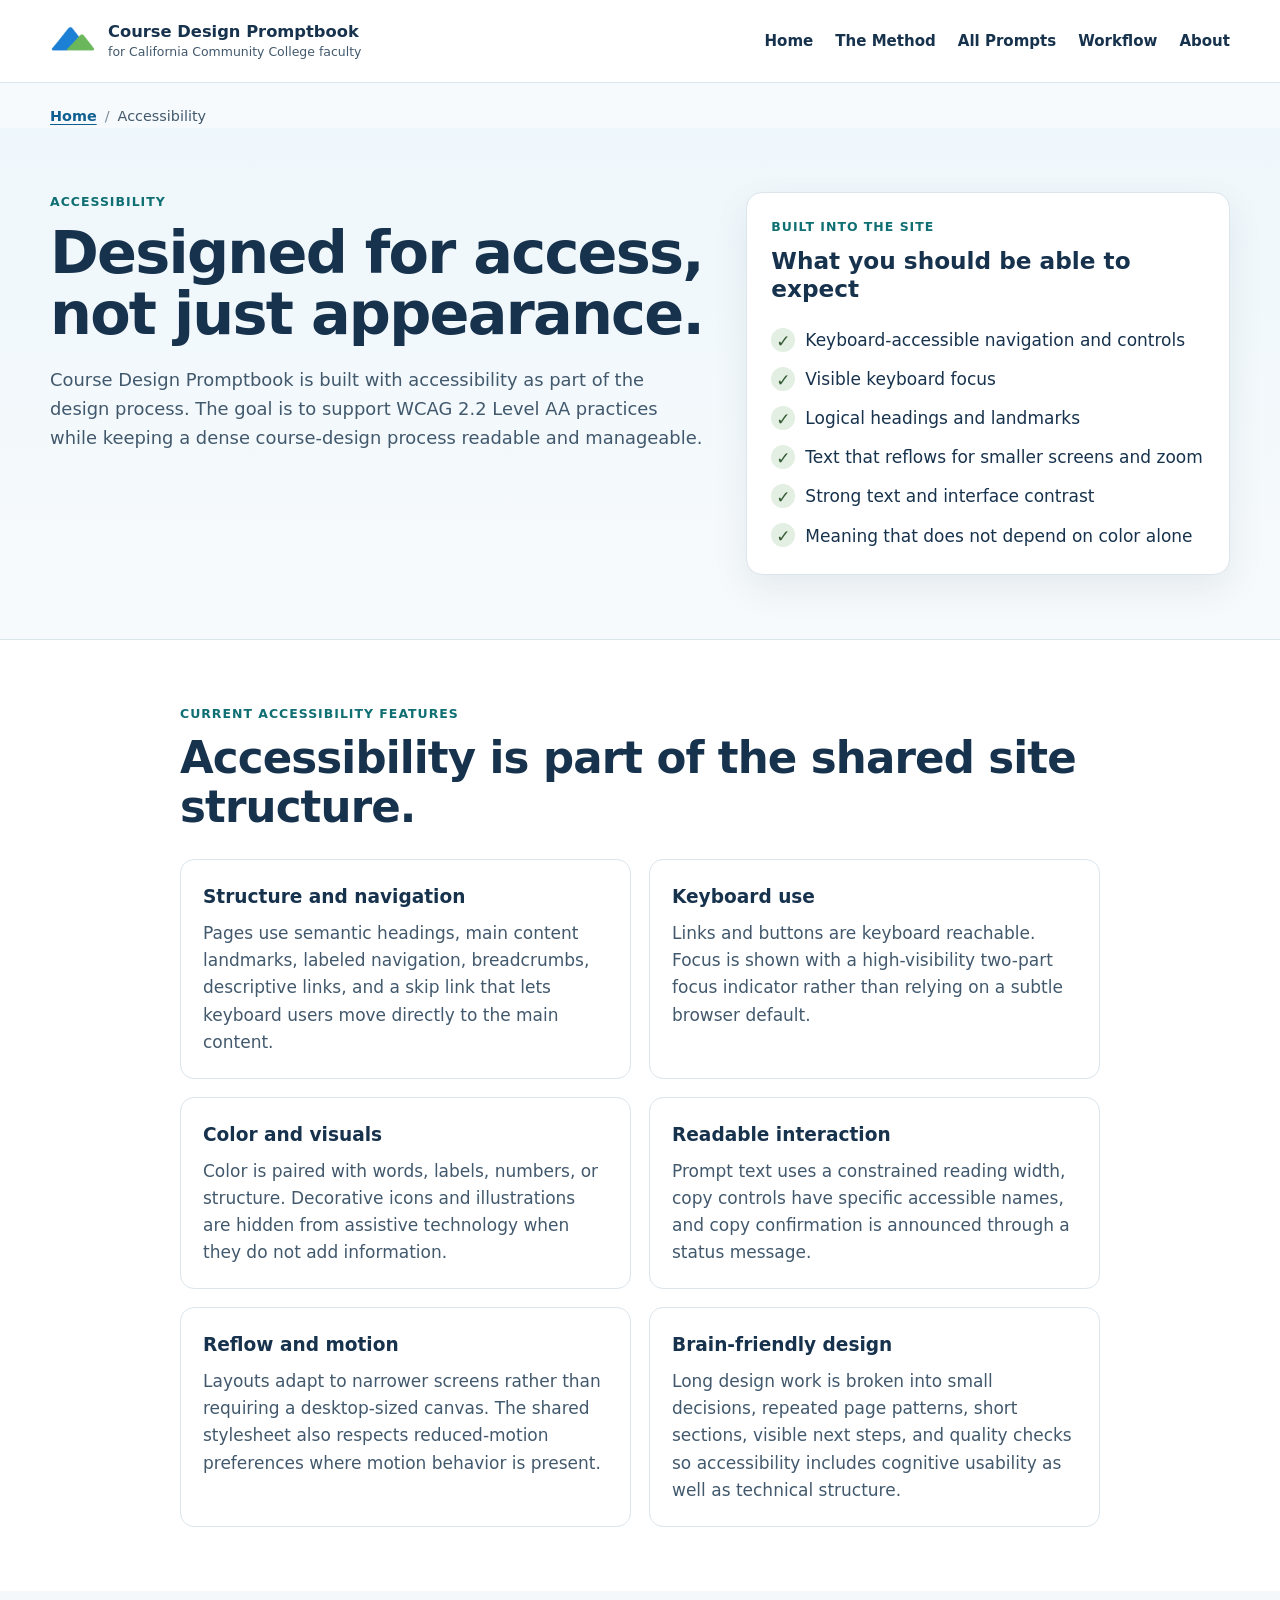
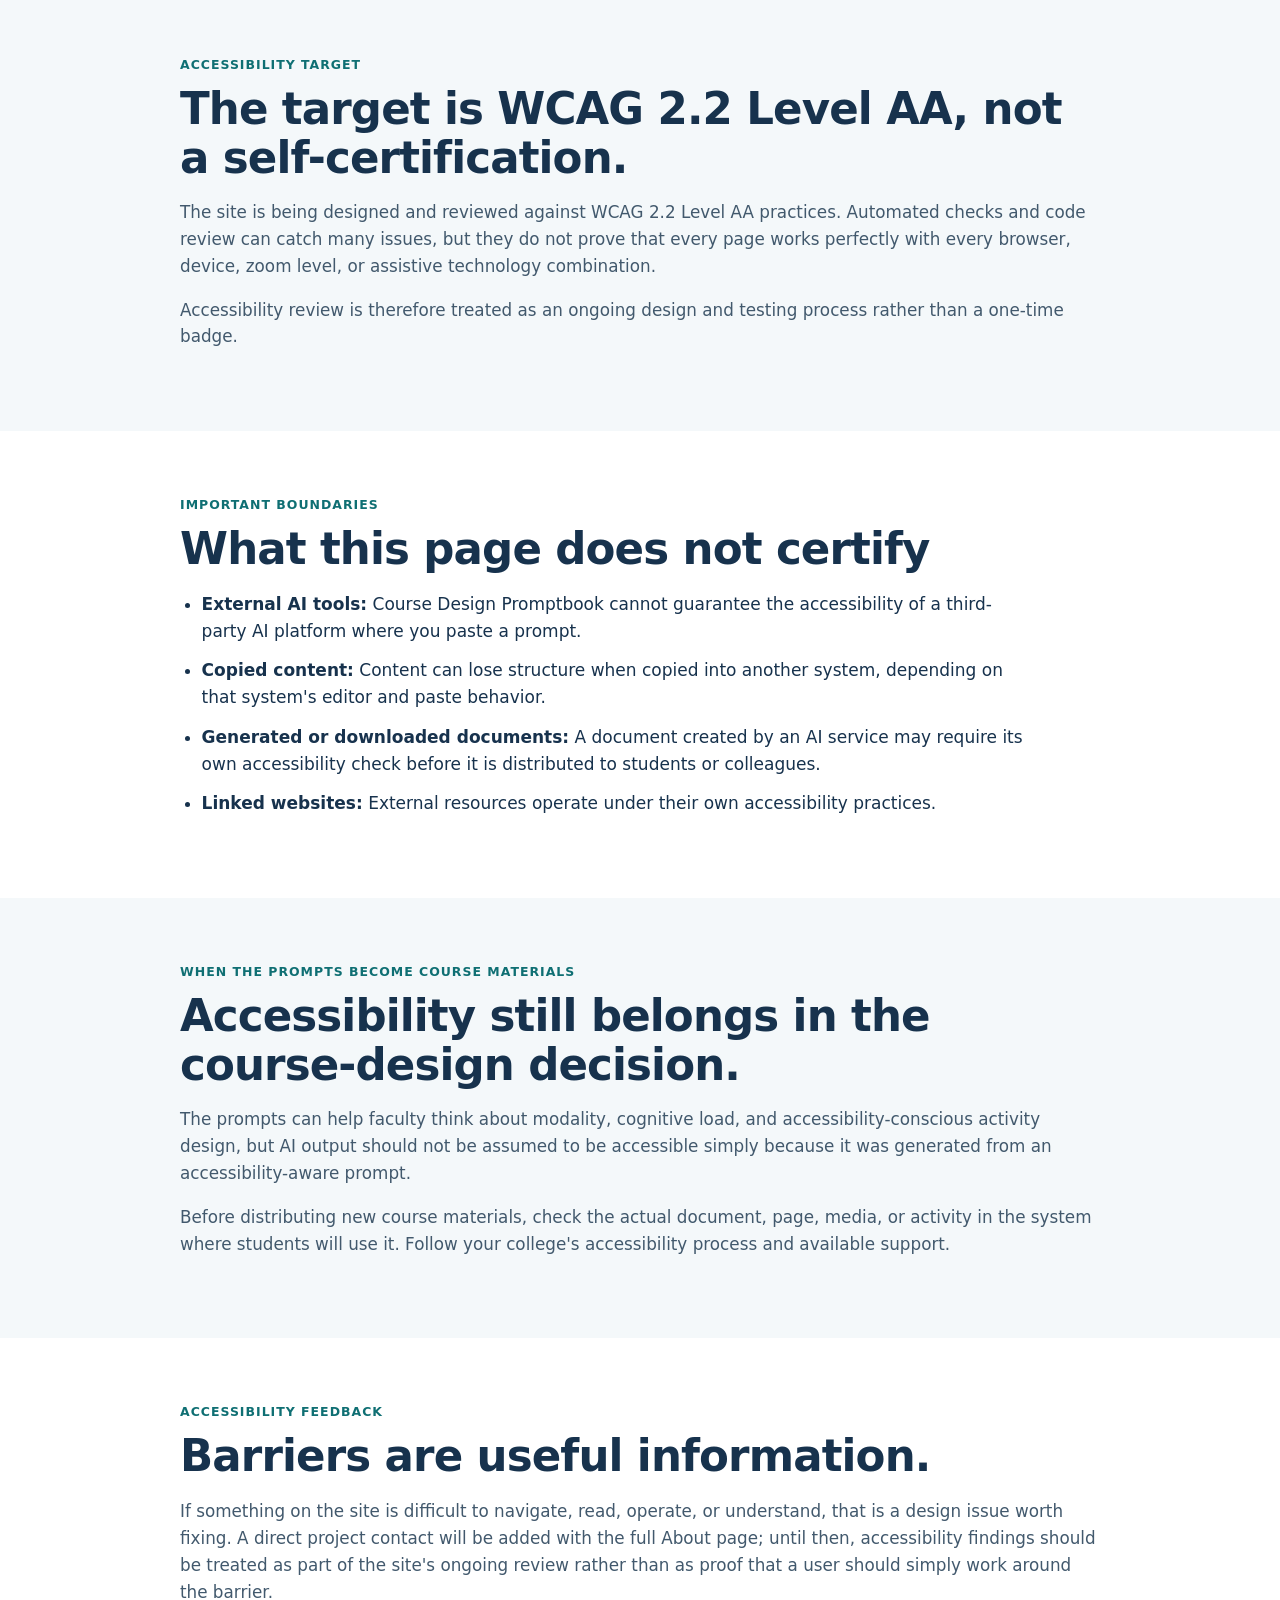
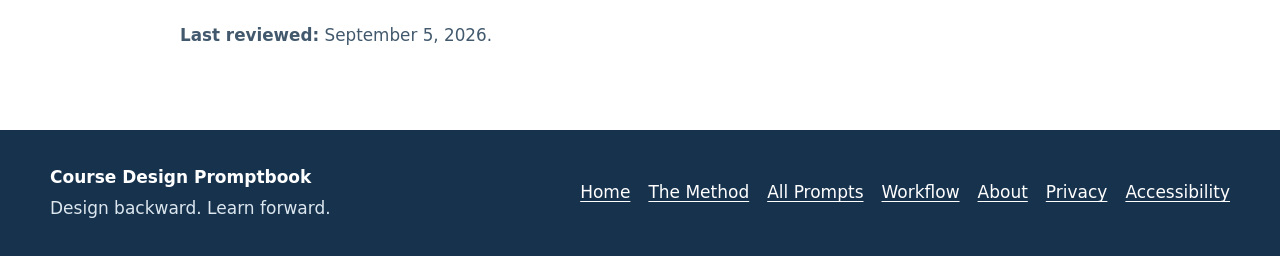
==== accessibility.html @ 892ada32 "Add files via upload" ====
<!doctype html>
<html lang="en">
<head>
  <meta charset="utf-8">
  <meta name="viewport" content="width=device-width, initial-scale=1">
  <meta name="description" content="Accessibility approach and current accessibility features for Course Design Promptbook.">
  <title>Accessibility | Course Design Promptbook</title>
  <link rel="icon" type="image/png" href="favicon14.png">
  <link rel="stylesheet" href="styles.css">
</head>
<body>
  <a class="skip-link" href="#main-content">Skip to main content</a>

  <header class="site-header">
    <div class="shell header-inner">
      <a class="brand" href="index.html" aria-label="Course Design Promptbook home">
        <img class="brand-mark" src="favicon14.png" alt="" width="46" height="46">
        <span class="brand-text">
          <strong>Course Design Promptbook</strong>
          <span>for California Community College faculty</span>
        </span>
      </a>

      <nav class="site-nav" aria-label="Primary navigation">
        <a href="index.html">Home</a>
        <a href="method.html">The Method</a>
        <a href="all-prompts.html">All Prompts</a>
        <a href="index.html#workflow">Workflow</a>
        <a href="index.html#about">About</a>
      </nav>
    </div>
  </header>

  <main id="main-content">
    <div class="shell breadcrumb-wrap">
      <nav aria-label="Breadcrumb">
        <ol class="breadcrumb">
          <li><a href="index.html">Home</a></li>
          <li aria-current="page">Accessibility</li>
        </ol>
      </nav>
    </div>

    <section class="policy-hero" aria-labelledby="page-title">
      <div class="shell policy-hero-grid">
        <div>
          <p class="eyebrow">Accessibility</p>
          <h1 id="page-title">Designed for access, not just appearance.</h1>
          <p class="policy-lede">Course Design Promptbook is built with accessibility as part of the design process. The goal is to support WCAG 2.2 Level AA practices while keeping a dense course-design process readable and manageable.</p>
        </div>
        <aside class="policy-summary" aria-labelledby="access-short-title">
          <p class="eyebrow">Built into the site</p>
          <h2 id="access-short-title">What you should be able to expect</h2>
          <ul class="check-list compact-list">
            <li>Keyboard-accessible navigation and controls</li>
            <li>Visible keyboard focus</li>
            <li>Logical headings and landmarks</li>
            <li>Text that reflows for smaller screens and zoom</li>
            <li>Strong text and interface contrast</li>
            <li>Meaning that does not depend on color alone</li>
          </ul>
        </aside>
      </div>
    </section>

    <section class="page-section" aria-labelledby="features-title">
      <div class="shell narrow-shell">
        <p class="eyebrow">Current accessibility features</p>
        <h2 id="features-title">Accessibility is part of the shared site structure.</h2>
        <div class="policy-feature-grid">
          <article>
            <h3>Structure and navigation</h3>
            <p>Pages use semantic headings, main content landmarks, labeled navigation, breadcrumbs, descriptive links, and a skip link that lets keyboard users move directly to the main content.</p>
          </article>
          <article>
            <h3>Keyboard use</h3>
            <p>Links and buttons are keyboard reachable. Focus is shown with a high-visibility two-part focus indicator rather than relying on a subtle browser default.</p>
          </article>
          <article>
            <h3>Color and visuals</h3>
            <p>Color is paired with words, labels, numbers, or structure. Decorative icons and illustrations are hidden from assistive technology when they do not add information.</p>
          </article>
          <article>
            <h3>Readable interaction</h3>
            <p>Prompt text uses a constrained reading width, copy controls have specific accessible names, and copy confirmation is announced through a status message.</p>
          </article>
          <article>
            <h3>Reflow and motion</h3>
            <p>Layouts adapt to narrower screens rather than requiring a desktop-sized canvas. The shared stylesheet also respects reduced-motion preferences where motion behavior is present.</p>
          </article>
          <article>
            <h3>Brain-friendly design</h3>
            <p>Long design work is broken into small decisions, repeated page patterns, short sections, visible next steps, and quality checks so accessibility includes cognitive usability as well as technical structure.</p>
          </article>
        </div>
      </div>
    </section>

    <section class="page-section soft-section" aria-labelledby="standard-title">
      <div class="shell narrow-shell">
        <p class="eyebrow">Accessibility target</p>
        <h2 id="standard-title">The target is WCAG 2.2 Level AA, not a self-certification.</h2>
        <p>The site is being designed and reviewed against WCAG 2.2 Level AA practices. Automated checks and code review can catch many issues, but they do not prove that every page works perfectly with every browser, device, zoom level, or assistive technology combination.</p>
        <p>Accessibility review is therefore treated as an ongoing design and testing process rather than a one-time badge.</p>
      </div>
    </section>

    <section class="page-section" aria-labelledby="limits-title">
      <div class="shell narrow-shell">
        <p class="eyebrow">Important boundaries</p>
        <h2 id="limits-title">What this page does not certify</h2>
        <ul class="plain-list">
          <li><strong>External AI tools:</strong> Course Design Promptbook cannot guarantee the accessibility of a third-party AI platform where you paste a prompt.</li>
          <li><strong>Copied content:</strong> Content can lose structure when copied into another system, depending on that system's editor and paste behavior.</li>
          <li><strong>Generated or downloaded documents:</strong> A document created by an AI service may require its own accessibility check before it is distributed to students or colleagues.</li>
          <li><strong>Linked websites:</strong> External resources operate under their own accessibility practices.</li>
        </ul>
      </div>
    </section>

    <section class="page-section soft-section" aria-labelledby="faculty-title">
      <div class="shell narrow-shell">
        <p class="eyebrow">When the prompts become course materials</p>
        <h2 id="faculty-title">Accessibility still belongs in the course-design decision.</h2>
        <p>The prompts can help faculty think about modality, cognitive load, and accessibility-conscious activity design, but AI output should not be assumed to be accessible simply because it was generated from an accessibility-aware prompt.</p>
        <p>Before distributing new course materials, check the actual document, page, media, or activity in the system where students will use it. Follow your college's accessibility process and available support.</p>
      </div>
    </section>

    <section class="page-section" aria-labelledby="feedback-title">
      <div class="shell narrow-shell">
        <p class="eyebrow">Accessibility feedback</p>
        <h2 id="feedback-title">Barriers are useful information.</h2>
        <p>If something on the site is difficult to navigate, read, operate, or understand, that is a design issue worth fixing. A direct project contact will be added with the full About page; until then, accessibility findings should be treated as part of the site's ongoing review rather than as proof that a user should simply work around the barrier.</p>
        <p class="small-note"><strong>Last reviewed:</strong> September 5, 2026.</p>
      </div>
    </section>
  </main>

  <footer class="site-footer">
    <div class="shell footer-grid">
      <div>
        <strong>Course Design Promptbook</strong>
        <p>Design backward. Learn forward.</p>
      </div>
      <nav aria-label="Footer navigation">
        <a href="index.html">Home</a>
        <a href="method.html">The Method</a>
        <a href="all-prompts.html">All Prompts</a>
        <a href="index.html#workflow">Workflow</a>
        <a href="index.html#about">About</a>
        <a href="privacy.html">Privacy</a>
        <a href="accessibility.html" aria-current="page">Accessibility</a>
      </nav>
    </div>
  </footer>
</body>
</html>
---- styles.css ----
:root {
  --ink: #17324d;
  --ink-soft: #42596d;
  --navy: #123f62;
  --teal: #0f6f73;
  --green: #52754c;
  --blue: #2d6f9f;
  --purple: #73558f;
  --gold: #8f5d00;
  --coral: #a84b2d;
  --rose: #9d4567;
  --bg: #f7fafc;
  --surface: #ffffff;
  --line: #dbe5ec;
  --focus: #ffbf47;
  --focus-dark: #17324d;
  --max: 1180px;
  --shadow: 0 14px 36px rgba(24, 50, 77, 0.08);
}

* { box-sizing: border-box; }

html { scroll-behavior: smooth; scroll-padding-top: 120px; }

body {
  margin: 0;
  font-family: Inter, ui-sans-serif, system-ui, -apple-system, BlinkMacSystemFont, "Segoe UI", sans-serif;
  color: var(--ink);
  background: var(--bg);
  line-height: 1.6;
  font-size: 17px;
}

:where(h1, h2, h3, section, article)[id] {
  scroll-margin-top: 120px;
}

a { color: #0f5f91; text-underline-offset: 0.2em; }
a:hover { color: #093f62; }

a:focus-visible,
button:focus-visible {
  outline: 3px solid var(--focus-dark);
  outline-offset: 2px;
  box-shadow: 0 0 0 6px var(--focus);
  border-radius: 6px;
}

.skip-link {
  position: absolute;
  top: -80px;
  left: 16px;
  z-index: 1000;
  background: #111;
  color: #fff;
  padding: 12px 16px;
  border-radius: 0 0 8px 8px;
}
.skip-link:focus { top: 0; }

.shell {
  width: min(calc(100% - 40px), var(--max));
  margin-inline: auto;
}

.site-header {
  background: rgba(255,255,255,.96);
  border-bottom: 1px solid var(--line);
  position: sticky;
  top: 0;
  z-index: 50;
  backdrop-filter: blur(8px);
}

.header-inner {
  min-height: 82px;
  display: flex;
  align-items: center;
  justify-content: space-between;
  gap: 28px;
}

.brand {
  display: inline-flex;
  align-items: center;
  gap: 12px;
  color: var(--ink);
  text-decoration: none;
}

.brand-mark {
  display: block;
  width: 46px;
  height: 46px;
  object-fit: contain;
  flex: 0 0 46px;
}

.brand-text { display: grid; line-height: 1.2; }
.brand-text strong { font-size: 1.02rem; }
.brand-text span { color: var(--ink-soft); font-size: .78rem; margin-top: 4px; }

.site-nav {
  display: flex;
  gap: 22px;
  align-items: center;
  flex-wrap: wrap;
}
.site-nav a {
  color: var(--ink);
  font-weight: 700;
  text-decoration: none;
  font-size: .94rem;
}
.site-nav a:hover { text-decoration: underline; }

.site-nav a[aria-current="page"] {
  text-decoration: underline;
  text-decoration-thickness: 3px;
  text-underline-offset: .35em;
}

.footer-placeholder {
  color: var(--ink-soft);
}

.hero {
  background: linear-gradient(180deg, #eef7fb 0%, #f7fafc 100%);
  border-bottom: 1px solid var(--line);
}

.hero-grid {
  min-height: 530px;
  display: grid;
  grid-template-columns: 1.02fr .98fr;
  gap: 46px;
  align-items: center;
  padding-block: 64px;
}

.eyebrow {
  margin: 0 0 10px;
  color: var(--teal);
  font-weight: 800;
  letter-spacing: .08em;
  text-transform: uppercase;
  font-size: .78rem;
}

.hero h1 {
  font-size: clamp(2.6rem, 5vw, 4.8rem);
  line-height: 1.02;
  letter-spacing: -.035em;
  margin: 0;
  max-width: 750px;
}

.hero-lede {
  margin: 24px 0 0;
  font-size: 1.18rem;
  max-width: 660px;
  color: var(--ink-soft);
}

.hero-actions {
  display: flex;
  gap: 14px;
  flex-wrap: wrap;
  margin-top: 30px;
}

.button {
  display: inline-flex;
  align-items: center;
  justify-content: center;
  min-height: 48px;
  padding: 12px 20px;
  border-radius: 10px;
  font-weight: 800;
  text-decoration: none;
  border: 2px solid var(--navy);
}
.button-primary { background: var(--navy); color: #fff; }
.button-primary:hover { background: #0d304b; color: #fff; }
.button-secondary { background: #fff; color: var(--navy); }
.button-secondary:hover { background: #edf4f8; color: #0d304b; }

.microcopy { margin-top: 20px; color: var(--ink-soft); font-size: .94rem; }
.microcopy span { color: var(--gold); font-size: 1.2rem; }

.hero-visual svg { display: block; width: 100%; height: auto; filter: drop-shadow(0 18px 28px rgba(23,50,77,.09)); }

section { padding-block: 72px; }

.section-heading { max-width: 780px; margin-bottom: 32px; }
.section-heading.compact { margin-bottom: 24px; }
.section-heading h2,
.principles-main h2,
.about-grid h2 {
  margin: 0;
  font-size: clamp(2rem, 3.2vw, 3rem);
  line-height: 1.12;
  letter-spacing: -.02em;
}
.section-heading p:last-child { color: var(--ink-soft); font-size: 1.05rem; }

.method-section { background: #fff; }
.method-grid {
  list-style: none;
  padding: 0;
  margin: 0;
  display: grid;
  grid-template-columns: repeat(4, 1fr);
  gap: 14px;
}
.method-grid li {
  border: 1px solid var(--line);
  border-radius: 14px;
  padding: 18px;
  display: flex;
  align-items: flex-start;
  gap: 14px;
  background: #fbfdfe;
}
.method-number {
  flex: 0 0 auto;
  width: 34px;
  height: 34px;
  display: grid;
  place-items: center;
  border-radius: 50%;
  background: var(--navy);
  color: #fff;
  font-weight: 800;
}
.method-grid strong { display: block; }
.method-grid span:last-child { display: block; color: var(--ink-soft); font-size: .9rem; margin-top: 4px; }

.workflow-section { background: #f4f8fa; }
.workflow-grid {
  list-style: none;
  padding: 0;
  margin: 0;
  display: grid;
  grid-template-columns: repeat(3, minmax(0, 1fr));
  gap: 18px;
}
.workflow-card {
  background: #fff;
  border: 1px solid var(--line);
  border-top: 6px solid var(--step-color, var(--navy));
  border-radius: 16px;
  padding: 22px;
  box-shadow: var(--shadow);
}
.workflow-card h3 { margin: 14px 0 8px; font-size: 1.15rem; line-height: 1.25; }
.workflow-card p { color: var(--ink-soft); margin: 0 0 12px; }
.workflow-card a { font-weight: 800; }
.step-top { display: flex; align-items: center; justify-content: space-between; gap: 10px; }
.step-number {
  display: grid;
  place-items: center;
  width: 36px;
  height: 36px;
  border-radius: 50%;
  background: var(--step-color, var(--navy));
  color: #fff;
  font-weight: 900;
}
.step-icon { font-size: 1.45rem; }
.card-status {
  display: inline-block;
  font-size: .82rem;
  font-weight: 800;
  color: #674a00;
  background: #fff3c6;
  padding: 5px 8px;
  border-radius: 999px;
}
.step-0 { --step-color: #2d6f9f; }
.step-1 { --step-color: #4f764c; }
.step-2 { --step-color: #8f5d00; }
.step-3 { --step-color: #9f4d2e; }
.step-4 { --step-color: #73558f; }
.step-5 { --step-color: #0f6f73; }
.step-6 { --step-color: #2d6f9f; }
.step-7 { --step-color: #4f764c; }
.step-8 { --step-color: #8f5d00; }

.start-section { background: #fff; }
.start-grid {
  display: grid;
  grid-template-columns: repeat(2, minmax(0, 1fr));
  gap: 18px;
}
.start-card {
  border: 1px solid var(--line);
  border-radius: 16px;
  padding: 24px;
  background: #fff;
}
.start-card:nth-child(1) { background: #f1f7f2; }
.start-card:nth-child(2) { background: #f2f7fb; }
.start-card:nth-child(3) { background: #fff8e8; }
.start-card:nth-child(4) { background: #f7f3fa; }
.start-emoji { font-size: 1.6rem; }
.start-card h3 { margin: 10px 0 6px; }
.start-card p { color: var(--ink-soft); }
.text-link { font-weight: 800; }

.principles-section { background: #eef5f8; }
.principles-grid { display: grid; grid-template-columns: 1.35fr .65fr; gap: 28px; align-items: stretch; }
.principles-main,
.lens-card {
  background: #fff;
  border: 1px solid var(--line);
  border-radius: 18px;
  padding: 30px;
}
.principle-sequence {
  margin-top: 26px;
  display: flex;
  align-items: stretch;
  gap: 12px;
  flex-wrap: wrap;
}
.principle-sequence div {
  flex: 1 1 150px;
  min-width: 150px;
  background: #f7fafc;
  border: 1px solid var(--line);
  border-radius: 12px;
  padding: 16px;
}
.principle-sequence strong { display: block; font-size: 1.05rem; }
.principle-sequence span:not(.arrow) { color: var(--ink-soft); font-size: .9rem; }
.arrow { align-self: center; font-size: 1.4rem; font-weight: 800; color: var(--teal); }
.lens-card h3 { margin-top: 0; }
.lens-card p, .lens-card li { color: var(--ink-soft); }
.lens-card ul { padding-left: 1.2rem; }

.about-strip { background: #fff; }
.about-grid { display: grid; grid-template-columns: .8fr 1.2fr; gap: 42px; align-items: start; }
.small-note { color: var(--ink-soft); font-size: .92rem; }

.site-footer {
  background: #17324d;
  color: #fff;
  padding-block: 34px;
}
.footer-grid { display: flex; justify-content: space-between; gap: 24px; align-items: center; }
.site-footer p { margin: 4px 0 0; color: #dce7ef; }
.site-footer nav { display: flex; gap: 18px; flex-wrap: wrap; }
.site-footer a { color: #fff; }

@media (max-width: 900px) {
  html { scroll-padding-top: 170px; }
  :where(h1, h2, h3, section, article)[id] { scroll-margin-top: 170px; }
  .header-inner { align-items: flex-start; padding-block: 16px; flex-direction: column; }
  .site-nav { gap: 16px; }
  .hero-grid { grid-template-columns: 1fr; min-height: auto; padding-block: 48px; }
  .hero-visual { max-width: 680px; }
  .method-grid { grid-template-columns: 1fr 1fr; }
  .workflow-grid { grid-template-columns: 1fr 1fr; }
  .principles-grid, .about-grid { grid-template-columns: 1fr; }
}

@media (max-width: 620px) {
  html { scroll-padding-top: 20px; }
  :where(h1, h2, h3, section, article)[id] { scroll-margin-top: 20px; }
  body { font-size: 16px; }
  .shell { width: min(calc(100% - 28px), var(--max)); }
  section { padding-block: 54px; }
  .site-header { position: static; }
  .site-nav { width: 100%; }
  .site-nav a { padding-block: 6px; }
  .hero h1 { font-size: clamp(2.35rem, 12vw, 3.5rem); }
  .hero-actions .button { width: 100%; }
  .method-grid, .workflow-grid, .start-grid { grid-template-columns: 1fr; }
  .principle-sequence { display: grid; }
  .arrow { transform: rotate(90deg); justify-self: center; }
  .footer-grid { flex-direction: column; align-items: flex-start; }
}

@media (prefers-reduced-motion: reduce) {
  html { scroll-behavior: auto; }
  *, *::before, *::after {
    animation-duration: .01ms !important;
    animation-iteration-count: 1 !important;
    transition-duration: .01ms !important;
  }
}

@media (forced-colors: active) {
  .step-number,
  .method-number,
  .button-primary {
    forced-color-adjust: none;
    background: CanvasText;
    color: Canvas;
  }
}

/* Prompt page */
.breadcrumb-wrap { padding-top: 22px; }
.breadcrumb {
  list-style: none;
  padding: 0;
  margin: 0;
  display: flex;
  flex-wrap: wrap;
  gap: 8px;
  align-items: center;
  font-size: .9rem;
  color: var(--ink-soft);
}
.breadcrumb li:not(:last-child)::after {
  content: "/";
  margin-left: 8px;
  color: #7a8e9e;
}
.breadcrumb a { font-weight: 700; }

.step-hero {
  padding-block: 54px 64px;
  background: linear-gradient(180deg, #f1f7f2 0%, #f7fafc 100%);
  border-bottom: 1px solid var(--line);
}
.step-hero-grid {
  display: grid;
  grid-template-columns: 1.2fr .8fr;
  gap: 42px;
  align-items: center;
}
.step-label {
  display: inline-flex;
  align-items: center;
  gap: 8px;
  font-weight: 900;
  color: #355a34;
  background: #e2efe2;
  border: 1px solid #b9d2b8;
  border-radius: 999px;
  padding: 7px 12px;
  margin-bottom: 18px;
}
.step-hero h1 {
  margin: 0;
  font-size: clamp(2.7rem, 5vw, 4.7rem);
  line-height: 1.02;
  letter-spacing: -.035em;
}
.step-lede {
  margin: 22px 0 0;
  max-width: 760px;
  font-size: 1.24rem;
  color: var(--ink-soft);
}
.step-purpose {
  margin: 20px 0 0;
  padding: 16px 18px;
  max-width: 760px;
  background: #fff;
  border-left: 5px solid var(--green);
  border-radius: 0 12px 12px 0;
}
.mini-path {
  background: #fff;
  border: 1px solid var(--line);
  border-radius: 18px;
  padding: 24px;
  box-shadow: var(--shadow);
}
.mini-path h2 { margin: 0 0 16px; font-size: 1.15rem; }
.mini-path ol { list-style: none; padding: 0; margin: 0; display: grid; gap: 10px; }
.mini-path li {
  display: flex;
  align-items: center;
  gap: 11px;
  padding: 10px 12px;
  border-radius: 10px;
  color: var(--ink-soft);
}
.mini-path li span {
  display: grid;
  place-items: center;
  width: 30px;
  height: 30px;
  flex: 0 0 auto;
  border-radius: 50%;
  background: #edf2f5;
  color: var(--ink);
  font-weight: 900;
}
.mini-path li.done { color: #385b38; }
.mini-path li.done span { background: #e1efe1; color: #355a34; }
.mini-path li.current { background: #edf6ee; color: var(--ink); font-weight: 800; }
.mini-path li.current span { background: var(--green); color: #fff; }

.page-section { padding-block: 64px; background: #fff; }
.soft-section { background: #f4f8fa; }
.narrow-shell { max-width: 920px; }
.narrow-shell > h2,
.prompt-heading-row h2,
.choice-callout h2,
.next-step-card h2 {
  margin: 0;
  font-size: clamp(1.9rem, 3.4vw, 2.75rem);
  line-height: 1.12;
  letter-spacing: -.02em;
}
.narrow-shell > p:not(.eyebrow) { color: var(--ink-soft); font-size: 1.05rem; }

.three-beat {
  margin-top: 28px;
  display: grid;
  grid-template-columns: repeat(3, 1fr);
  gap: 16px;
  list-style: none;
  padding: 0;
}
.three-beat > li {
  border: 1px solid var(--line);
  border-radius: 16px;
  padding: 20px;
  background: #fbfdfe;
}
.three-beat > li:nth-child(1) { background: #f2f7fb; }
.three-beat > li:nth-child(2) { background: #fff8e8; }
.three-beat > li:nth-child(3) { background: #f1f7f2; }
.three-beat > li > span { font-size: 1.45rem; display: block; margin-bottom: 7px; }
.three-beat strong { display: block; font-size: 1.08rem; }
.three-beat p { margin: 5px 0 0; color: var(--ink-soft); font-size: .94rem; }

.check-list {
  list-style: none;
  padding: 0;
  margin: 24px 0 0;
  display: grid;
  gap: 12px;
}
.check-list li {
  position: relative;
  padding-left: 34px;
}
.check-list li::before {
  content: "✓";
  position: absolute;
  left: 0;
  top: .05em;
  width: 24px;
  height: 24px;
  display: grid;
  place-items: center;
  border-radius: 50%;
  background: #e2efe2;
  color: #355a34;
  font-weight: 900;
}
.note-card {
  margin-top: 24px;
  padding: 16px 18px;
  background: #fff9e8;
  border: 1px solid #ead79c;
  border-radius: 12px;
}
.note-card p { margin: 0; }

.prompt-heading-row {
  display: flex;
  align-items: flex-end;
  justify-content: space-between;
  gap: 24px;
  margin-bottom: 22px;
}
.prompt-heading-row p:last-child { margin-bottom: 0; color: var(--ink-soft); }
.prompt-badge {
  flex: 0 0 auto;
  display: inline-block;
  padding: 7px 11px;
  border-radius: 999px;
  background: #eef5fb;
  border: 1px solid #c7ddec;
  color: #1f5d87;
  font-weight: 800;
  font-size: .82rem;
}
.prompt-badge-gold { background: #fff7dc; border-color: #ead79c; color: #715000; }
.prompt-badge-teal { background: #eaf6f5; border-color: #b9d9d6; color: #0d5c60; }
.prompt-card {
  background: #fff;
  border: 1px solid #cfdce5;
  border-radius: 18px;
  overflow: hidden;
  box-shadow: var(--shadow);
}
.soft-section .prompt-card { box-shadow: none; }
.prompt-toolbar {
  display: flex;
  justify-content: space-between;
  align-items: center;
  gap: 20px;
  padding: 14px 18px;
  background: #edf4f8;
  border-bottom: 1px solid #cfdce5;
}
.prompt-toolbar h3 { margin: 0; font-size: 1rem; }
.copy-button {
  min-height: 44px;
  padding: 9px 15px;
  border-radius: 9px;
  border: 2px solid var(--navy);
  background: var(--navy);
  color: #fff;
  font: inherit;
  font-weight: 800;
  cursor: pointer;
}
.copy-button:hover { background: #0d304b; }
.prompt-text {
  padding: 24px;
  font-size: 1rem;
  line-height: 1.68;
}
.prompt-text > * {
  max-width: 74ch;
}
.prompt-text p:first-child { margin-top: 0; }
.prompt-text p:last-child { margin-bottom: 0; }
.prompt-text ul { margin-block: 10px 18px; padding-left: 1.35rem; }
.prompt-text li { margin-bottom: 6px; }
.copy-status {
  min-height: 1.5em;
  margin: 0;
  padding: 0 24px 14px;
  color: #355a34;
  font-weight: 700;
  font-size: .9rem;
}

.choice-section { background: #fff8e8; }
.choice-callout {
  display: flex;
  gap: 20px;
  align-items: flex-start;
  padding: 26px;
  background: #fff;
  border: 1px solid #ead79c;
  border-radius: 18px;
}
.choice-icon { font-size: 2rem; line-height: 1; }
.choice-callout p:last-child { margin-bottom: 0; color: var(--ink-soft); }

.signs-grid {
  display: grid;
  grid-template-columns: repeat(2, minmax(0, 1fr));
  gap: 18px;
  margin-top: 26px;
}
.sign-card {
  border-radius: 16px;
  padding: 24px;
  border: 1px solid var(--line);
}
.sign-card h3 { margin-top: 0; }
.sign-card ul { padding-left: 1.2rem; margin-bottom: 0; }
.sign-card li { margin-bottom: 8px; }
.good-signs { background: #f1f7f2; border-color: #bed3bd; }
.good-signs h3 { color: #355a34; }
.watch-signs { background: #fff8e8; border-color: #ead79c; }
.watch-signs h3 { color: #765200; }

.next-step-section { background: #eef5f8; padding-block: 54px; }
.next-step-card {
  display: flex;
  align-items: center;
  justify-content: space-between;
  gap: 30px;
  background: #fff;
  border: 1px solid var(--line);
  border-radius: 18px;
  padding: 28px;
}
.next-step-card p:last-child { margin-bottom: 0; color: var(--ink-soft); }
.button-disabled {
  color: #526879;
  background: #edf2f5;
  border-color: #cfd9e0;
  cursor: default;
  white-space: nowrap;
}

@media (max-width: 800px) {
  .step-hero-grid { grid-template-columns: 1fr; }
  .three-beat { grid-template-columns: 1fr; }
  .prompt-heading-row { align-items: flex-start; flex-direction: column; gap: 10px; }
  .signs-grid { grid-template-columns: 1fr; }
  .next-step-card { align-items: flex-start; flex-direction: column; }
}

@media (max-width: 620px) {
  .breadcrumb-wrap { padding-top: 16px; }
  .step-hero { padding-block: 42px 48px; }
  .page-section { padding-block: 50px; }
  .prompt-toolbar { align-items: stretch; flex-direction: column; }
  .copy-button { width: 100%; }
  .prompt-text { padding: 20px; }
  .choice-callout { flex-direction: column; }
}

/* Step 2 accent */
.step-page-2 {
  background: linear-gradient(180deg, #fff9ea 0%, #f7fafc 100%);
}
.step-page-2 .step-label {
  color: #6b4a00;
  background: #fff3c9;
  border-color: #e2c96e;
}
.step-page-2 .step-purpose {
  border-left-color: var(--gold);
}
.step-page-2 .mini-path li.done {
  color: #385b38;
}
.step-page-2 .mini-path li.current {
  background: #fff7dc;
}
.step-page-2 .mini-path li.current span {
  background: var(--gold);
  color: #fff;
}

/* Step 3 accent */
.step-page-3 {
  background: linear-gradient(180deg, #fbf1ec 0%, #f7fafc 100%);
}
.step-page-3 .step-label {
  color: #743a25;
  background: #f7e5dc;
  border-color: #d9ad99;
}
.step-page-3 .step-purpose {
  border-left-color: #9f4d2e;
}
.step-page-3 .mini-path li.current {
  background: #faece5;
}
.step-page-3 .mini-path li.current span {
  background: #8b462d;
  color: #fff;
}
.prompt-badge-rust {
  background: #faece5;
  border-color: #d9ad99;
  color: #743a25;
}


/* Step 4 accent */
.step-page-4 {
  background: linear-gradient(180deg, #f4effa 0%, #f7fafc 100%);
}
.step-page-4 .step-label {
  color: #553d70;
  background: #eee5f5;
  border-color: #cdb9dd;
}
.step-page-4 .step-purpose {
  border-left-color: var(--purple);
}
.step-page-4 .mini-path li.current {
  background: #f0e9f5;
}
.step-page-4 .mini-path li.current span {
  background: #674d80;
  color: #fff;
}
.prompt-badge-purple {
  background: #f0e9f5;
  border-color: #cdb9dd;
  color: #553d70;
}

/* Step 5 accent */
.step-page-5 {
  background: linear-gradient(180deg, #eaf6f5 0%, #f7fafc 100%);
}
.step-page-5 .step-label {
  color: #0d5c60;
  background: #dff1ef;
  border-color: #acd5d1;
}
.step-page-5 .step-purpose {
  border-left-color: var(--teal);
}
.step-page-5 .mini-path li.current {
  background: #e6f4f2;
}
.step-page-5 .mini-path li.current span {
  background: var(--teal);
  color: #fff;
}

.resource-role-grid {
  display: grid;
  grid-template-columns: repeat(5, minmax(0, 1fr));
  gap: 12px;
  margin-top: 28px;
}
.resource-role-grid article {
  border: 1px solid #cbdde2;
  border-radius: 14px;
  background: #f7fbfc;
  padding: 16px;
}
.resource-role-grid article:nth-child(2) { background: #f3f8fb; }
.resource-role-grid article:nth-child(3) { background: #fff9ea; }
.resource-role-grid article:nth-child(4) { background: #f1f7f2; }
.resource-role-grid article:nth-child(5) { background: #f5f1f8; }
.resource-role-grid strong {
  display: block;
  margin-bottom: 6px;
  font-size: 1rem;
}
.resource-role-grid span {
  color: var(--ink-soft);
  font-size: .9rem;
  line-height: 1.45;
}

@media (max-width: 900px) {
  .resource-role-grid { grid-template-columns: repeat(2, minmax(0, 1fr)); }
}
@media (max-width: 560px) {
  .resource-role-grid { grid-template-columns: 1fr; }
}

/* Step 6 accent */
.step-page-6 {
  background: linear-gradient(180deg, #edf5fb 0%, #f7fafc 100%);
}
.step-page-6 .step-label {
  color: #1d587d;
  background: #e3f0f8;
  border-color: #b6d3e5;
}
.step-page-6 .step-purpose {
  border-left-color: var(--blue);
}
.step-page-6 .mini-path li.current {
  background: #e8f2f8;
}
.step-page-6 .mini-path li.current span {
  background: var(--blue);
  color: #fff;
}
.prompt-badge-blue {
  background: #e8f2f8;
  border-color: #b6d3e5;
  color: #1d587d;
}
.prompt-badge-green {
  background: #edf5eb;
  border-color: #bdd4b8;
  color: #385f34;
}

.lens-grid {
  display: grid;
  grid-template-columns: repeat(2, minmax(0, 1fr));
  gap: 14px;
  margin-top: 28px;
}
.lens-grid article {
  border: 1px solid #d7e2e8;
  border-radius: 14px;
  background: #fff;
  padding: 18px;
}
.lens-grid article:nth-child(5) {
  grid-column: 1 / -1;
  background: #fff9ea;
  border-color: #ead79c;
}
.lens-grid article > span {
  display: block;
  font-size: 1.35rem;
  margin-bottom: 6px;
}
.lens-grid strong {
  display: block;
  margin-bottom: 5px;
}
.lens-grid p {
  color: var(--ink-soft);
  margin: 0;
  font-size: .94rem;
}

@media (max-width: 720px) {
  .lens-grid { grid-template-columns: 1fr; }
  .lens-grid article:nth-child(5) { grid-column: auto; }
}


/* Step 7 accent */
.step-page-7 {
  background: linear-gradient(180deg, #eef6ed 0%, #f7fafc 100%);
}
.step-page-7 .step-label {
  color: #355a34;
  background: #e4f0e2;
  border-color: #b9d2b8;
}
.step-page-7 .step-purpose {
  border-left-color: var(--green);
}
.step-page-7 .mini-path li.current {
  background: #edf6ee;
}
.step-page-7 .mini-path li.current span {
  background: var(--green);
  color: #fff;
}


/* Step 8 accent */
.step-page-8 {
  background: linear-gradient(180deg, #eef4f8 0%, #f7fafc 100%);
}
.step-page-8 .step-label {
  color: #173f5c;
  background: #e2eef5;
  border-color: #b8cfdd;
}
.step-page-8 .step-purpose {
  border-left-color: var(--blue);
}
.step-page-8 .mini-path li.current {
  background: #eaf3f8;
}
.step-page-8 .mini-path li.current span {
  background: var(--blue);
  color: #fff;
}


/* Method page */
.method-hero {
  background: linear-gradient(180deg, #eef7fb 0%, #f7fafc 100%);
  border-bottom: 1px solid var(--line);
}
.method-hero-grid {
  display: grid;
  grid-template-columns: 1.15fr .85fr;
  gap: 34px;
  align-items: center;
  padding-block: 68px;
}
.method-hero h1 {
  margin: 0;
  font-size: clamp(2.45rem, 5vw, 4.3rem);
  line-height: 1.04;
  letter-spacing: -.035em;
}
.method-lede {
  margin: 22px 0 0;
  color: var(--ink-soft);
  font-size: 1.16rem;
  max-width: 720px;
}
.method-callout {
  background: #fff;
  border: 1px solid #cadbe6;
  border-radius: 20px;
  padding: 26px;
  box-shadow: var(--shadow);
}
.method-callout h2 {
  margin: 0 0 18px;
  font-size: 1.45rem;
  line-height: 1.2;
}
.control-stack {
  list-style: none;
  padding: 0;
  margin: 0;
  display: grid;
  gap: 10px;
}
.control-stack li {
  display: grid;
  grid-template-columns: minmax(78px, auto) 1fr;
  gap: 12px;
  align-items: baseline;
  padding: 12px 14px;
  border: 1px solid var(--line);
  border-radius: 12px;
  background: #f8fbfd;
}
.control-stack strong { color: var(--navy); }
.control-stack span { color: var(--ink-soft); }
.method-detail-grid {
  list-style: none;
  padding: 0;
  margin: 30px 0 0;
  display: grid;
  grid-template-columns: repeat(2, minmax(0, 1fr));
  gap: 16px;
}
.method-detail-grid li {
  display: grid;
  grid-template-columns: 44px 1fr;
  gap: 14px;
  align-items: start;
  padding: 20px;
  background: #fff;
  border: 1px solid var(--line);
  border-radius: 16px;
}
.method-detail-number {
  display: grid;
  place-items: center;
  width: 40px;
  height: 40px;
  border-radius: 50%;
  background: var(--navy);
  color: #fff;
  font-weight: 800;
}
.method-detail-grid h3 {
  margin: 0 0 5px;
  font-size: 1.08rem;
}
.method-detail-grid p {
  margin: 0;
  color: var(--ink-soft);
}
.method-path {
  list-style: none;
  margin: 28px 0 0;
  padding: 0;
  display: grid;
  gap: 12px;
}
.method-path > li {
  display: grid;
  grid-template-columns: 48px 1fr;
  gap: 16px;
  align-items: start;
  padding: 17px 18px;
  background: #fff;
  border: 1px solid var(--line);
  border-radius: 14px;
}
.method-path > li > span {
  display: grid;
  place-items: center;
  width: 42px;
  height: 42px;
  border-radius: 12px;
  background: #e8f2f7;
  color: var(--navy);
  font-weight: 800;
}
.method-path strong { display: block; font-size: 1.04rem; }
.method-path p { margin: 3px 0 5px; color: var(--ink-soft); }
.method-path a { font-weight: 800; }
.split-method-section {
  display: grid;
  grid-template-columns: 1.15fr .85fr;
  gap: 30px;
  align-items: center;
}
.split-method-section h2 {
  margin: 0 0 12px;
  font-size: clamp(1.75rem, 3vw, 2.35rem);
  line-height: 1.15;
}
.split-method-section p:not(.eyebrow) { color: var(--ink-soft); }
.contrast-card { display: grid; gap: 12px; }
.contrast-row {
  padding: 18px;
  border-radius: 14px;
  border: 1px solid var(--line);
  background: #fff;
}
.contrast-row strong { display: block; margin-bottom: 5px; }
.contrast-row span { color: var(--ink-soft); }
.avoid-row { border-left: 5px solid var(--coral); }
.prefer-row { border-left: 5px solid var(--green); }
.lens-summary-grid,
.guardrail-grid {
  display: grid;
  grid-template-columns: repeat(2, minmax(0, 1fr));
  gap: 14px;
  margin-top: 26px;
}
.lens-summary-grid article,
.guardrail-grid article {
  padding: 20px;
  background: #fff;
  border: 1px solid var(--line);
  border-radius: 15px;
}
.lens-summary-grid article > span,
.guardrail-grid article > span {
  font-size: 1.35rem;
  display: block;
  margin-bottom: 6px;
}
.lens-summary-grid h3,
.guardrail-grid h3 {
  margin: 0 0 6px;
  font-size: 1.05rem;
}
.lens-summary-grid p,
.guardrail-grid p {
  margin: 0;
  color: var(--ink-soft);
}
.guardrail-grid { grid-template-columns: repeat(3, minmax(0, 1fr)); }
.section-link-row { margin: 22px 0 0; }
.section-link-row a { font-weight: 800; }

@media (max-width: 900px) {
  .method-hero-grid,
  .split-method-section { grid-template-columns: 1fr; }
  .guardrail-grid { grid-template-columns: 1fr; }
}
@media (max-width: 700px) {
  .method-detail-grid,
  .lens-summary-grid { grid-template-columns: 1fr; }
  .method-hero-grid { padding-block: 46px; }
}


/* All Prompts page */
.prompt-library-hero {
  background: linear-gradient(180deg, #eef7fb 0%, #f7fafc 100%);
  border-bottom: 1px solid var(--line);
}
.prompt-library-hero-grid {
  display: grid;
  grid-template-columns: 1.15fr .85fr;
  gap: 34px;
  align-items: center;
  padding-block: 64px;
}
.prompt-library-hero h1 {
  margin: 0;
  font-size: clamp(2.5rem, 5vw, 4.35rem);
  line-height: 1.04;
  letter-spacing: -.035em;
}
.prompt-library-lede {
  margin: 22px 0 0;
  color: var(--ink-soft);
  font-size: 1.14rem;
  max-width: 760px;
}
.library-note {
  background: #fff;
  border: 1px solid #cadbe6;
  border-radius: 20px;
  padding: 25px;
  box-shadow: var(--shadow);
}
.library-note h2 {
  margin: 0 0 10px;
  font-size: 1.4rem;
  line-height: 1.2;
}
.library-note p:not(.eyebrow) { color: var(--ink-soft); }
.task-jump-grid {
  display: grid;
  grid-template-columns: repeat(3, minmax(0, 1fr));
  gap: 14px;
}
.task-jump-card {
  display: grid;
  grid-template-columns: 38px 1fr;
  column-gap: 12px;
  row-gap: 2px;
  align-items: start;
  min-height: 116px;
  padding: 18px;
  background: #fff;
  border: 1px solid var(--line);
  border-radius: 14px;
  color: var(--ink);
  text-decoration: none;
}
.task-jump-card:hover {
  background: #f8fbfd;
  border-color: #b9cfdc;
  color: var(--ink);
}
.task-jump-card > span {
  grid-row: 1 / 3;
  font-size: 1.45rem;
  line-height: 1.2;
}
.task-jump-card strong { line-height: 1.25; }
.task-jump-card small {
  color: var(--ink-soft);
  font-size: .9rem;
  line-height: 1.45;
}
.prompt-library-list {
  display: grid;
  gap: 18px;
}
.library-step {
  scroll-margin-top: 110px;
  background: #fff;
  border: 1px solid var(--line);
  border-radius: 18px;
  box-shadow: var(--shadow);
  overflow: hidden;
}
.library-step-heading {
  display: grid;
  grid-template-columns: 52px minmax(0, 1fr) auto;
  gap: 16px;
  align-items: center;
  padding: 22px;
  border-bottom: 1px solid var(--line);
  background: #fbfdfe;
}
.library-step-number {
  display: grid;
  place-items: center;
  width: 46px;
  height: 46px;
  border-radius: 50%;
  background: var(--navy);
  color: #fff;
  font-weight: 900;
}
.library-kicker {
  margin: 0 0 2px;
  color: var(--teal);
  font-size: .78rem;
  text-transform: uppercase;
  letter-spacing: .07em;
  font-weight: 800;
}
.library-step-heading h3 {
  margin: 0;
  font-size: 1.32rem;
  line-height: 1.2;
}
.library-step-heading p:last-child {
  margin: 5px 0 0;
  color: var(--ink-soft);
}
.library-step-button { white-space: nowrap; }
.library-status {
  display: inline-flex;
  align-items: center;
  min-height: 38px;
  padding: 8px 12px;
  border-radius: 999px;
  background: #eef3f5;
  color: #3d5566;
  font-weight: 800;
  font-size: .86rem;
  white-space: nowrap;
}
.library-step-coming .library-step-number { background: #566d7c; }
.library-prompt-list {
  list-style: none;
  margin: 0;
  padding: 8px 22px 18px;
}
.library-prompt-list li {
  display: grid;
  grid-template-columns: 88px minmax(0, 1fr);
  gap: 14px;
  align-items: start;
  padding: 14px 0;
  border-bottom: 1px solid #e8eef2;
}
.library-prompt-list li:last-child { border-bottom: 0; }
.library-prompt-list a,
.library-prompt-list li > span:last-child {
  display: block;
  color: var(--ink);
  text-decoration: none;
}
.library-prompt-list a:hover strong { text-decoration: underline; }
.library-prompt-list strong {
  display: block;
  line-height: 1.3;
}
.library-prompt-list small {
  display: block;
  color: var(--ink-soft);
  font-size: .91rem;
  line-height: 1.45;
  margin-top: 4px;
}
.prompt-type {
  display: inline-flex;
  justify-content: center;
  align-items: center;
  min-height: 30px;
  padding: 5px 8px;
  border-radius: 999px;
  border: 1px solid transparent;
  font-size: .76rem;
  font-weight: 900;
  line-height: 1.1;
  text-align: center;
}
.type-explore { background: #e7f1f7; color: #174f72; border-color: #bfd5e3; }
.type-build { background: #e9f2e7; color: #365c31; border-color: #c5d9c1; }
.type-check { background: #fff3d8; color: #725000; border-color: #e8cf98; }
.type-adapt { background: #f2eaf7; color: #5a3f70; border-color: #d8c4e4; }
.type-repair { background: #f8e9e4; color: #7b3b27; border-color: #e4c2b6; }

@media (max-width: 900px) {
  .prompt-library-hero-grid { grid-template-columns: 1fr; }
  .task-jump-grid { grid-template-columns: repeat(2, minmax(0, 1fr)); }
  .library-step-heading { grid-template-columns: 52px 1fr; }
  .library-step-button,
  .library-status { grid-column: 2; justify-self: start; }
}
@media (max-width: 650px) {
  .prompt-library-hero-grid { padding-block: 44px; }
  .task-jump-grid { grid-template-columns: 1fr; }
  .library-step-heading { grid-template-columns: 44px 1fr; gap: 12px; padding: 18px; }
  .library-step-number { width: 40px; height: 40px; }
  .library-prompt-list { padding: 5px 18px 14px; }
  .library-prompt-list li { grid-template-columns: 1fr; gap: 8px; }
  .prompt-type { justify-self: start; }
}

/* Privacy and accessibility pages */
.policy-hero {
  padding-block: 64px;
  background: linear-gradient(180deg, #eef7fb 0%, #f7fafc 100%);
  border-bottom: 1px solid var(--line);
}
.policy-hero-grid {
  display: grid;
  grid-template-columns: minmax(0, 1.15fr) minmax(300px, .85fr);
  gap: 42px;
  align-items: start;
}
.policy-hero h1 {
  margin: 0;
  max-width: 780px;
  font-size: clamp(2.45rem, 4.6vw, 4.2rem);
  line-height: 1.04;
  letter-spacing: -.03em;
}
.policy-lede {
  max-width: 720px;
  margin: 22px 0 0;
  color: var(--ink-soft);
  font-size: 1.12rem;
}
.policy-summary {
  background: #fff;
  border: 1px solid var(--line);
  border-radius: 16px;
  padding: 24px;
  box-shadow: var(--shadow);
}
.policy-summary h2 {
  margin: 0 0 14px;
  font-size: 1.45rem;
  line-height: 1.2;
}
.compact-list {
  margin-bottom: 0;
}
.privacy-do-not-share {
  margin: 28px 0;
  padding: 22px;
  border: 2px solid #d7b7ac;
  border-radius: 14px;
  background: #fff8f5;
}
.privacy-do-not-share h3 {
  margin: 0 0 8px;
  font-size: 1.2rem;
}
.privacy-do-not-share p { margin-bottom: 0; }
.policy-feature-grid {
  display: grid;
  grid-template-columns: repeat(2, minmax(0, 1fr));
  gap: 18px;
  margin-top: 28px;
}
.policy-feature-grid article {
  border: 1px solid var(--line);
  border-radius: 14px;
  padding: 22px;
  background: #fff;
}
.policy-feature-grid h3 {
  margin: 0 0 8px;
  font-size: 1.16rem;
}
.policy-feature-grid p { margin: 0; color: var(--ink-soft); }
.plain-list {
  padding-left: 1.35rem;
  max-width: 78ch;
}
.plain-list li + li { margin-top: 12px; }

@media (max-width: 820px) {
  .policy-hero-grid,
  .policy-feature-grid { grid-template-columns: 1fr; }
  .policy-hero { padding-block: 44px; }
}
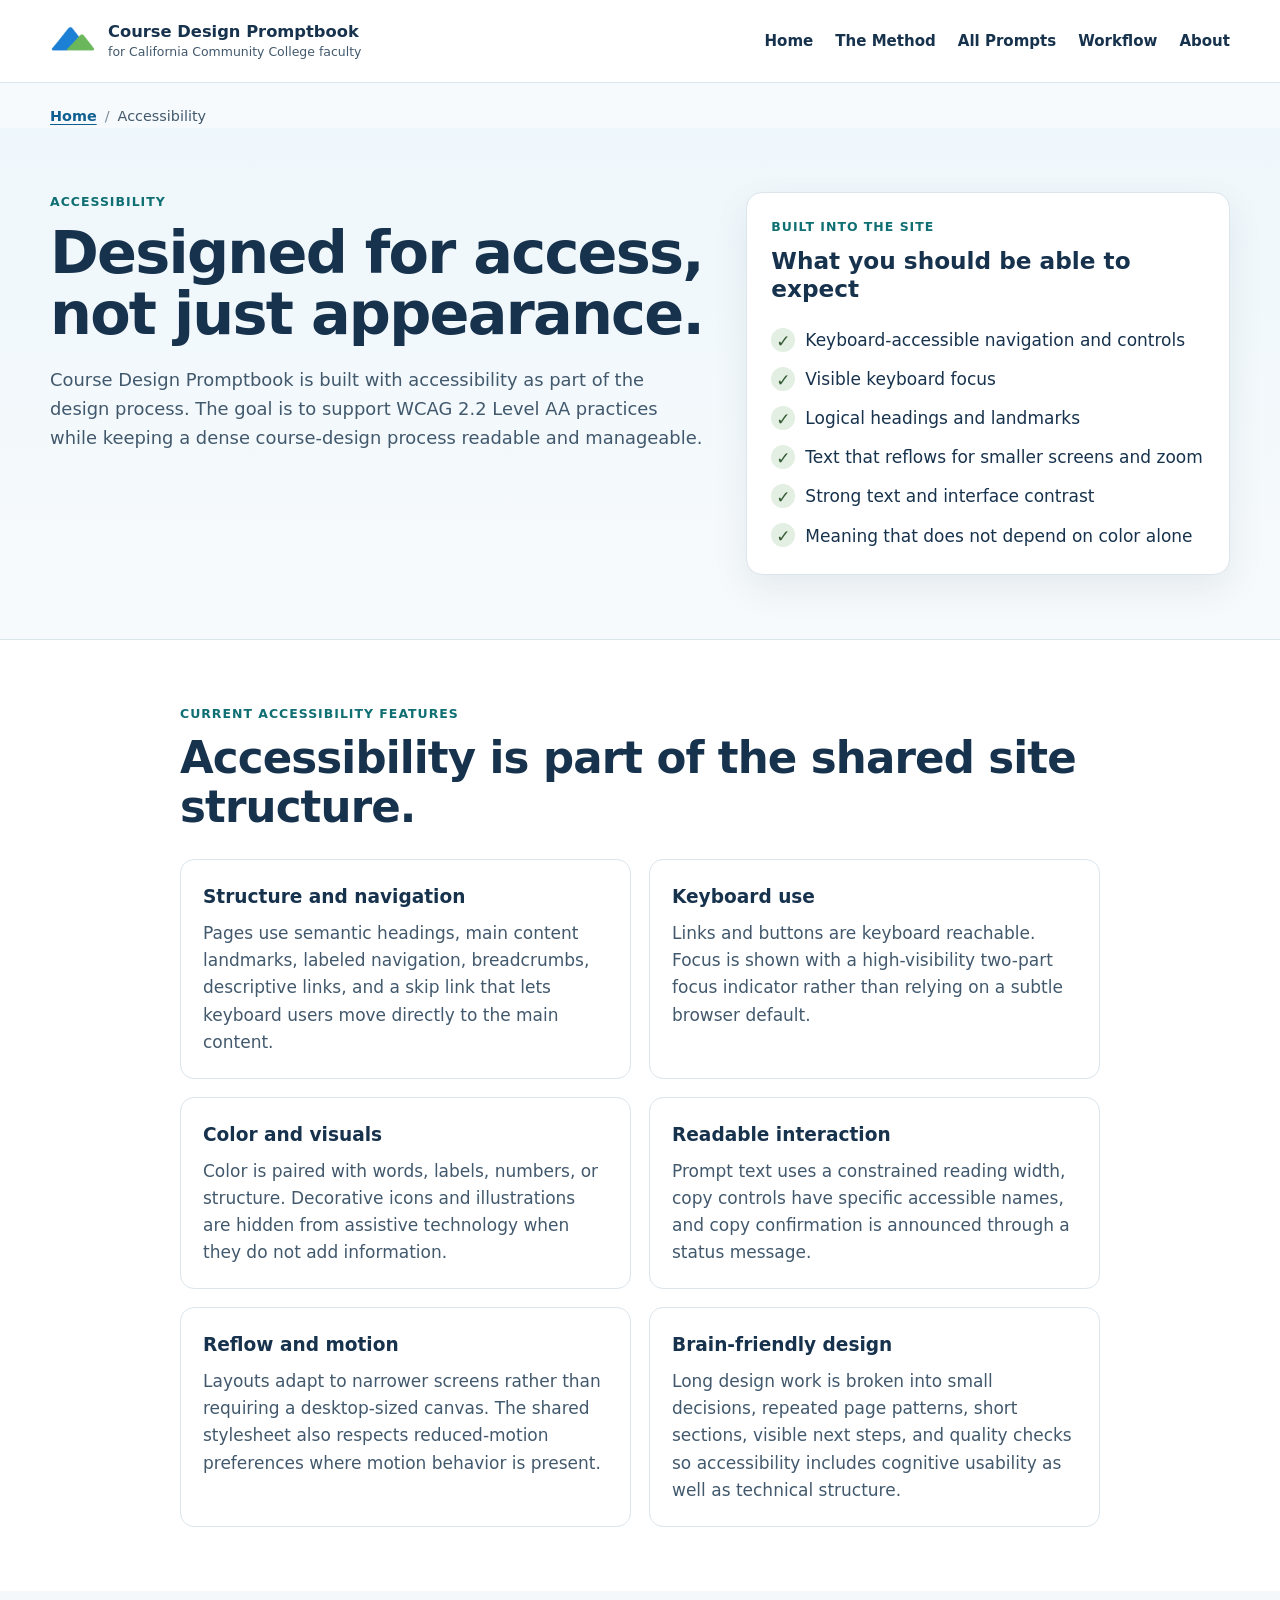
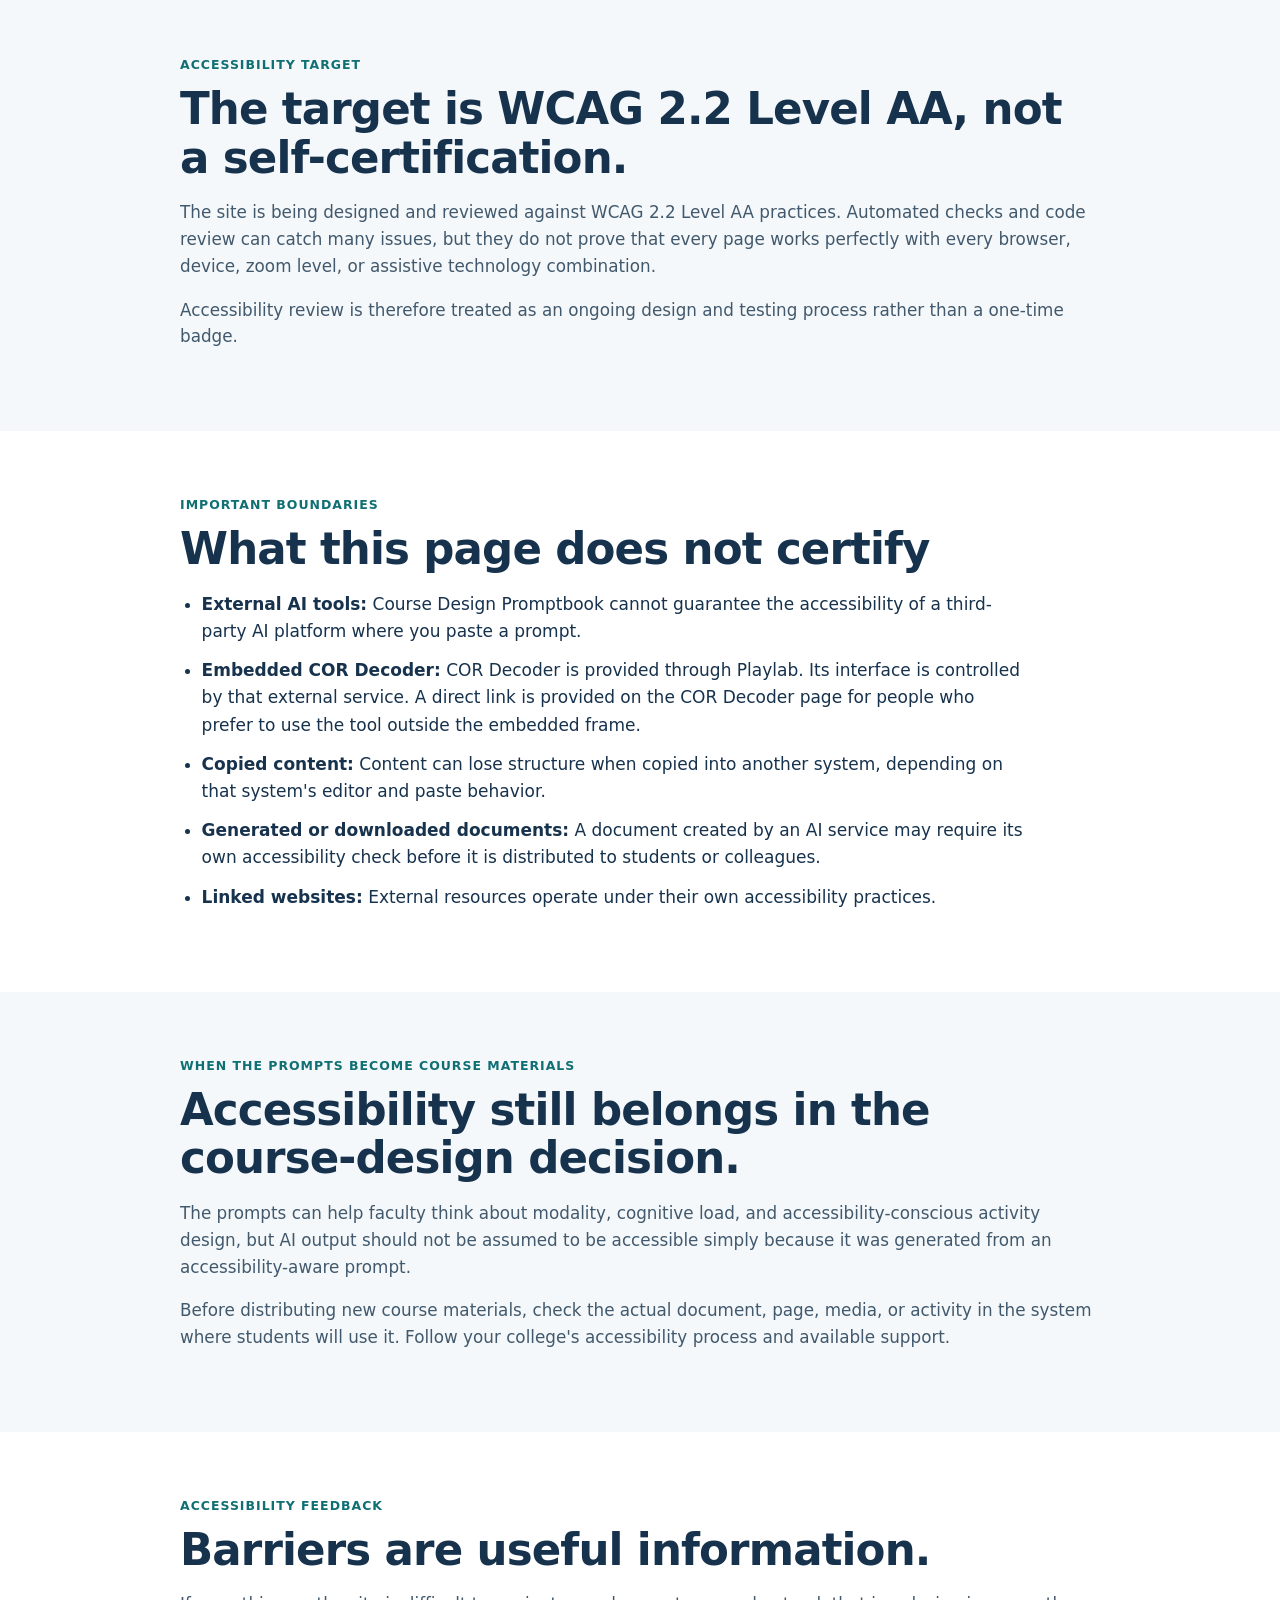
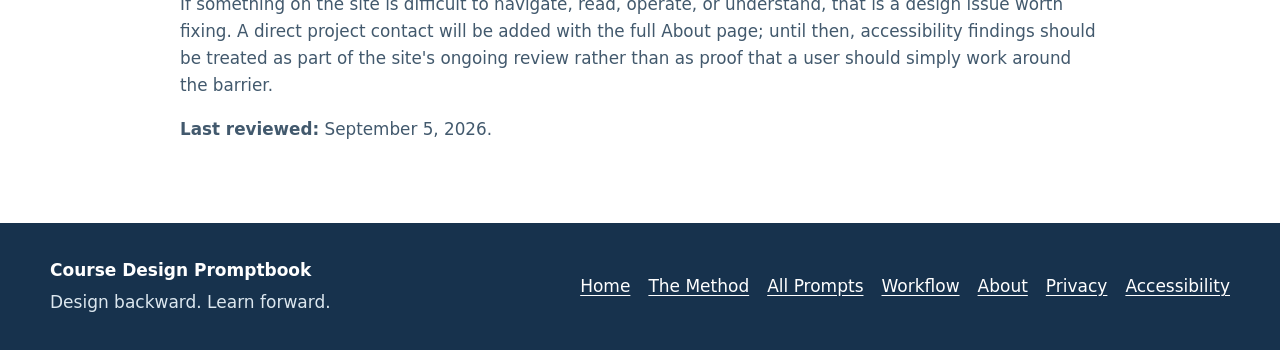
==== commit 68109e8a: "Add files via upload" ====
--- a/accessibility.html
+++ b/accessibility.html
@@ -111,6 +111,7 @@
         <h2 id="limits-title">What this page does not certify</h2>
         <ul class="plain-list">
           <li><strong>External AI tools:</strong> Course Design Promptbook cannot guarantee the accessibility of a third-party AI platform where you paste a prompt.</li>
+          <li><strong>Embedded COR Decoder:</strong> COR Decoder is provided through Playlab. Its interface is controlled by that external service. A direct link is provided on the COR Decoder page for people who prefer to use the tool outside the embedded frame.</li>
           <li><strong>Copied content:</strong> Content can lose structure when copied into another system, depending on that system's editor and paste behavior.</li>
           <li><strong>Generated or downloaded documents:</strong> A document created by an AI service may require its own accessibility check before it is distributed to students or colleagues.</li>
           <li><strong>Linked websites:</strong> External resources operate under their own accessibility practices.</li>
--- a/styles.css
+++ b/styles.css
@@ -1418,3 +1418,53 @@
   .policy-feature-grid { grid-template-columns: 1fr; }
   .policy-hero { padding-block: 44px; }
 }
+
+/* COR Decoder */
+.step-page-0 {
+  background: linear-gradient(180deg, #eef7fb 0%, #f8fbfc 100%);
+}
+.decoder-shell {
+  max-width: 1120px;
+}
+.decoder-output-grid {
+  margin-bottom: 24px;
+}
+.decoder-note {
+  margin-top: 24px;
+}
+.decoder-actions {
+  display: flex;
+  flex-wrap: wrap;
+  gap: 14px 22px;
+  align-items: center;
+  margin: 24px 0;
+}
+.decoder-embed-wrap {
+  overflow: hidden;
+  background: #fff;
+  border: 1px solid var(--line);
+  border-radius: 18px;
+  box-shadow: var(--shadow);
+}
+.decoder-embed {
+  display: block;
+  width: 100%;
+  height: 760px;
+  border: 0;
+  background: #fff;
+}
+.decoder-principle {
+  margin-top: 26px;
+}
+.decoder-principle h3 {
+  margin-top: 0;
+}
+@media (max-width: 700px) {
+  .decoder-embed {
+    height: 720px;
+  }
+  .decoder-actions {
+    align-items: flex-start;
+    flex-direction: column;
+  }
+}
